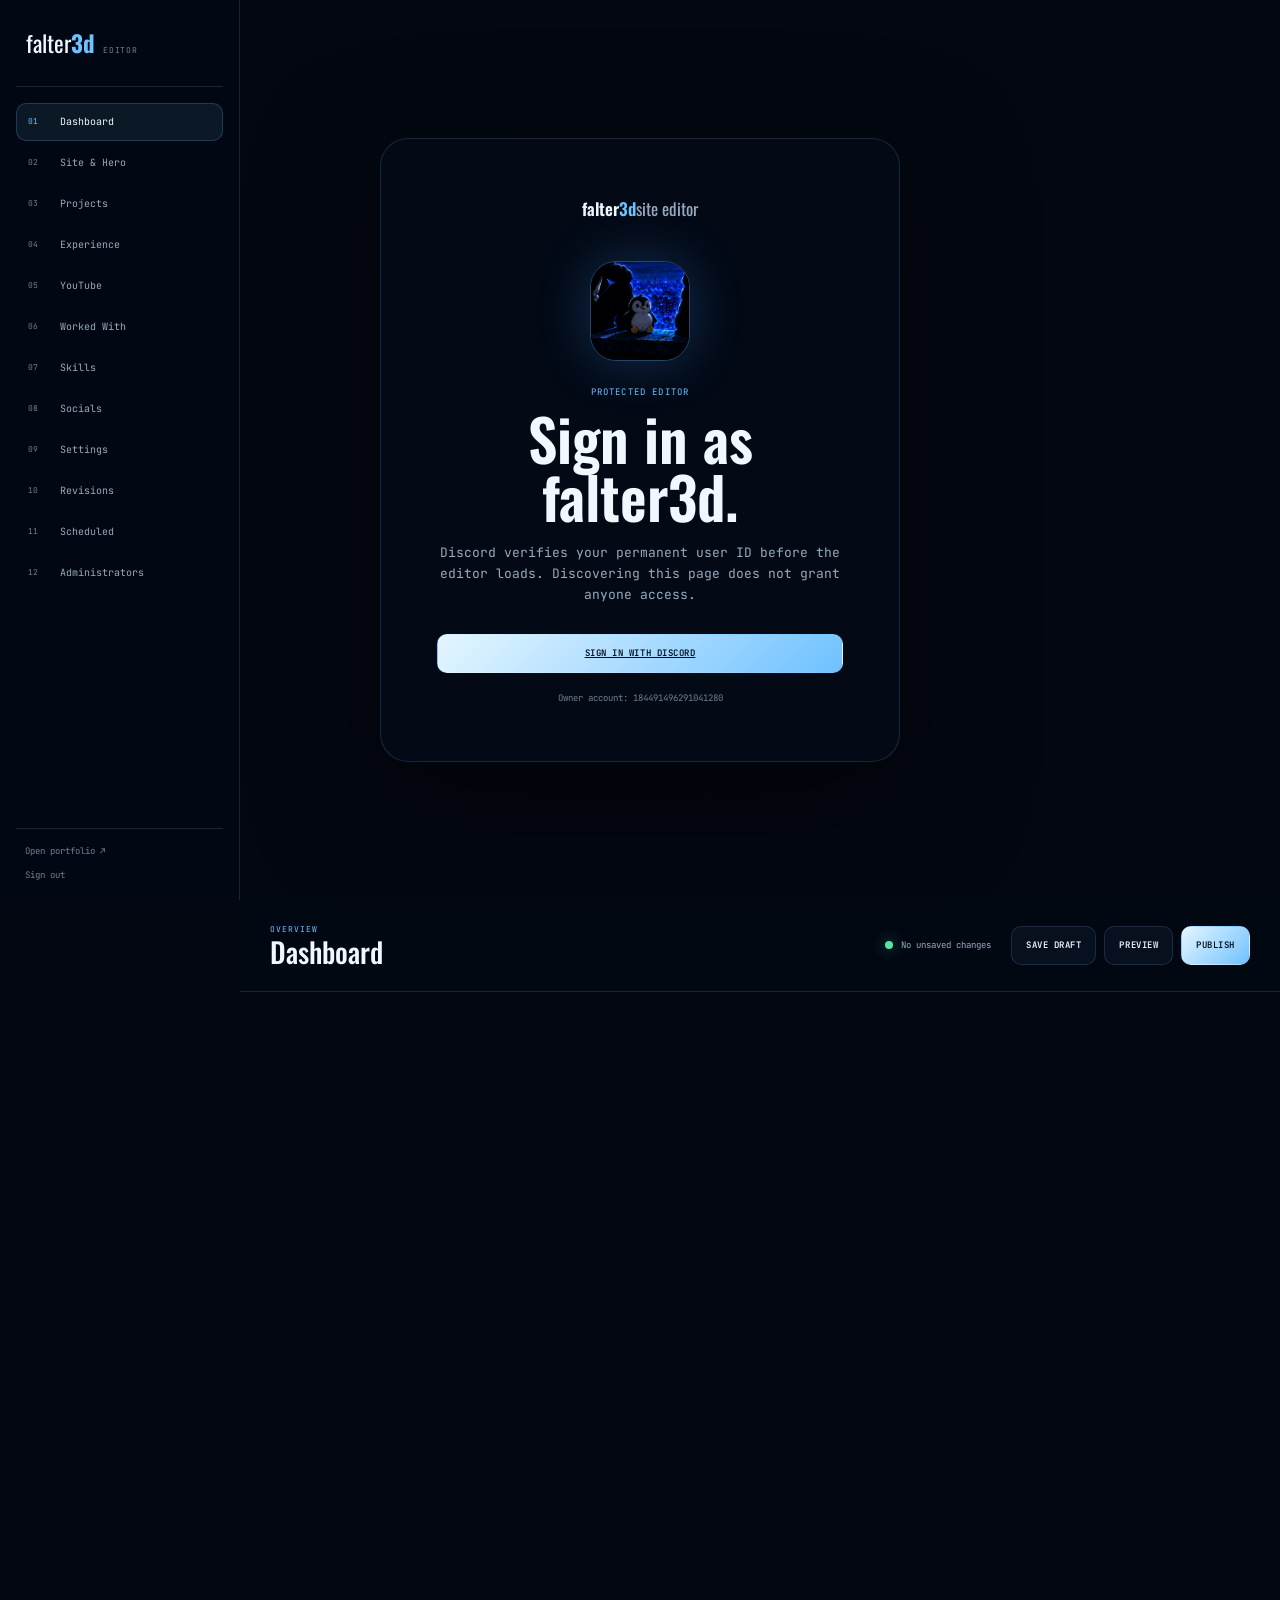
==== admin/index.html @ 34c2b16e "Add files via upload" ====
<!doctype html>
<html lang="en">
<head>
  <meta charset="utf-8">
  <meta name="viewport" content="width=device-width, initial-scale=1">
  <meta name="theme-color" content="#050b17">
  <title>falter3d Site Editor</title>
  <link rel="icon" type="image/png" href="../assets/images/favicon.png">
  <link rel="preconnect" href="https://fonts.googleapis.com">
  <link rel="preconnect" href="https://fonts.gstatic.com" crossorigin>
  <link href="https://fonts.googleapis.com/css2?family=JetBrains+Mono:wght@400;500;600;700&family=Oswald:wght@400;500;600;700&display=swap" rel="stylesheet">
  <link rel="stylesheet" href="admin.css">
  <script src="../config.js"></script>
  <script defer src="admin.js"></script>
</head>
<body>
  <div class="admin-background" aria-hidden="true"></div>

  <section class="auth-screen" id="auth-screen">
    <div class="auth-card">
      <a class="auth-brand" href="../"><span>falter</span><strong>3d</strong> site editor</a>
      <div class="auth-orb"><img src="../assets/images/favicon.png" alt=""></div>
      <p class="auth-kicker">Protected editor</p>
      <h1 id="auth-title">Loading editor…</h1>
      <p id="auth-description">Checking the portfolio backend and your session.</p>
      <div class="auth-actions" id="auth-actions"></div>
      <p class="auth-note" id="auth-note"></p>
    </div>
  </section>

  <div class="admin-app" id="admin-app" hidden>
    <aside class="sidebar" id="sidebar">
      <div class="sidebar-brand"><span>falter</span><strong>3d</strong><small>editor</small></div>
      <button class="sidebar-close" id="sidebar-close" type="button">Close</button>
      <nav class="sidebar-nav" id="sidebar-nav">
        <button class="active" data-view="dashboard"><span>01</span>Dashboard</button>
        <button data-view="site"><span>02</span>Site & Hero</button>
        <button data-view="projects"><span>03</span>Projects</button>
        <button data-view="experience"><span>04</span>Experience</button>
        <button data-view="content"><span>05</span>YouTube</button>
        <button data-view="worked"><span>06</span>Worked With</button>
        <button data-view="skills"><span>07</span>Skills</button>
        <button data-view="socials"><span>08</span>Socials</button>
        <button data-view="settings"><span>09</span>Settings</button>
        <button data-view="revisions"><span>10</span>Revisions</button>
        <button data-view="scheduled"><span>11</span>Scheduled</button>
        <button data-view="admins"><span>12</span>Administrators</button>
      </nav>
      <div class="sidebar-footer">
        <a href="../" target="_blank" rel="noopener">Open portfolio ↗</a>
        <button id="logout-button" type="button">Sign out</button>
      </div>
    </aside>

    <main class="admin-main">
      <header class="admin-topbar">
        <button class="mobile-sidebar-button" id="mobile-sidebar-button" type="button">Menu</button>
        <div>
          <p id="view-kicker">Overview</p>
          <h1 id="view-title">Dashboard</h1>
        </div>
        <div class="draft-state"><i id="draft-dot"></i><span id="draft-label">No unsaved changes</span></div>
        <div class="publish-actions">
          <button class="button subtle" id="save-draft" type="button">Save Draft</button>
          <button class="button subtle" id="preview-draft" type="button">Preview</button>
          <button class="button primary" id="publish-draft" type="button">Publish</button>
        </div>
      </header>
      <div class="admin-content" id="admin-content"></div>
    </main>
  </div>

  <dialog class="editor-dialog" id="editor-dialog">
    <form method="dialog" id="editor-form">
      <header class="dialog-header">
        <div><p id="dialog-kicker">Edit</p><h2 id="dialog-title">Item</h2></div>
        <button class="icon-button" value="cancel" aria-label="Close">×</button>
      </header>
      <div class="dialog-body" id="dialog-body"></div>
      <footer class="dialog-footer">
        <button class="button danger" id="dialog-delete" type="button" hidden>Archive / Delete</button>
        <span></span>
        <button class="button subtle" value="cancel">Cancel</button>
        <button class="button primary" id="dialog-save" type="submit" value="default">Save changes</button>
      </footer>
    </form>
  </dialog>

  <dialog class="confirm-dialog" id="confirm-dialog">
    <form method="dialog">
      <h2 id="confirm-title">Confirm action</h2>
      <p id="confirm-message"></p>
      <div class="confirm-actions">
        <button class="button subtle" value="cancel">Cancel</button>
        <button class="button danger" id="confirm-accept" value="default">Confirm</button>
      </div>
    </form>
  </dialog>

  <input id="image-upload-input" type="file" accept="image/png,image/jpeg,image/webp,image/gif" hidden>
  <div class="toast-stack" id="toast-stack" aria-live="polite"></div>
</body>
</html>
---- admin/admin.css ----
:root {
  color-scheme: dark;
  --bg: #030711;
  --panel: rgba(7, 15, 31, .91);
  --panel-soft: rgba(13, 26, 49, .76);
  --line: rgba(166, 214, 255, .14);
  --line-strong: rgba(111, 193, 255, .36);
  --text: #eff7ff;
  --muted: #98aabd;
  --muted-2: #6d8096;
  --accent: #6fc1ff;
  --accent-2: #7b72ff;
  --good: #55e6a5;
  --warn: #ffd37a;
  --danger: #ff8296;
  --display: "Oswald", sans-serif;
  --mono: "JetBrains Mono", monospace;
  --sidebar: 240px;
}
* { box-sizing: border-box; }
html { min-width: 320px; background: var(--bg); }
body { margin: 0; min-height: 100vh; color: var(--text); background: var(--bg); font-family: var(--mono); font-size: 13px; line-height: 1.6; }
button, input, textarea, select { font: inherit; }
button { color: inherit; }
a { color: inherit; }
img { display: block; max-width: 100%; }
::selection { color: #05101e; background: var(--accent); }
.admin-background { position: fixed; inset: 0; z-index: -1; background: radial-gradient(circle at 75% 0%, rgba(64,135,255,.16), transparent 35%), linear-gradient(180deg, rgba(2,6,14,.75), #030711), url("../assets/images/bg.jpg") center / cover; }

.auth-screen { min-height: 100vh; padding: 24px; display: grid; place-items: center; }
.auth-card { width: min(100%, 520px); padding: clamp(30px, 6vw, 56px); border: 1px solid var(--line); border-radius: 28px; background: rgba(4,11,24,.91); backdrop-filter: blur(24px); box-shadow: 0 35px 120px rgba(0,0,0,.55); text-align: center; }
.auth-brand { display: inline-flex; align-items: baseline; gap: 0; color: var(--muted); text-decoration: none; font-family: var(--display); font-size: 17px; }
.auth-brand span { color: var(--text); font-weight: 600; }
.auth-brand strong { color: var(--accent); font-weight: 600; }
.auth-brand small { margin-left: 8px; font-family: var(--mono); font-size: 8px; letter-spacing: .1em; text-transform: uppercase; }
.auth-orb { width: 100px; height: 100px; margin: 38px auto 24px; overflow: hidden; border: 1px solid rgba(111,193,255,.32); border-radius: 26px; box-shadow: 0 0 50px rgba(70,144,255,.25); }
.auth-orb img { width: 100%; height: 100%; object-fit: cover; }
.auth-kicker { margin: 0 0 10px; color: var(--accent); font-size: 9px; letter-spacing: .13em; text-transform: uppercase; }
.auth-card h1 { margin: 0; font-family: var(--display); font-size: clamp(38px, 8vw, 58px); font-weight: 600; line-height: 1; }
.auth-card > p:not(.auth-kicker):not(.auth-note) { margin: 18px 0 0; color: var(--muted); }
.auth-actions { margin-top: 28px; display: grid; gap: 10px; }
.auth-note { margin: 18px 0 0; color: var(--muted-2); font-size: 9px; }

.admin-app { min-height: 100vh; display: grid; grid-template-columns: var(--sidebar) 1fr; }
.sidebar { position: fixed; z-index: 50; inset: 0 auto 0 0; width: var(--sidebar); padding: 25px 16px 18px; display: flex; flex-direction: column; border-right: 1px solid var(--line); background: rgba(3,9,20,.94); backdrop-filter: blur(20px); }
.sidebar-brand { padding: 0 10px 24px; border-bottom: 1px solid var(--line); font-family: var(--display); font-size: 23px; }
.sidebar-brand span { color: var(--text); }
.sidebar-brand strong { color: var(--accent); }
.sidebar-brand small { margin-left: 8px; color: var(--muted-2); font-family: var(--mono); font-size: 8px; letter-spacing: .1em; text-transform: uppercase; }
.sidebar-nav { padding-top: 16px; display: grid; gap: 3px; overflow: auto; }
.sidebar-nav button { width: 100%; padding: 10px 11px; display: grid; grid-template-columns: 25px 1fr; align-items: center; gap: 7px; border: 1px solid transparent; border-radius: 10px; color: var(--muted); background: transparent; text-align: left; font-size: 10px; cursor: pointer; transition: color .18s ease, background .18s ease, border-color .18s ease; }
.sidebar-nav button span { color: var(--muted-2); font-size: 8px; }
.sidebar-nav button:hover { color: var(--text); background: rgba(111,193,255,.05); }
.sidebar-nav button.active { color: var(--text); border-color: rgba(111,193,255,.2); background: rgba(111,193,255,.09); }
.sidebar-nav button.active span { color: var(--accent); }
.sidebar-footer { margin-top: auto; padding: 15px 9px 0; display: grid; gap: 9px; border-top: 1px solid var(--line); }
.sidebar-footer a, .sidebar-footer button { padding: 0; border: 0; color: var(--muted-2); background: none; text-align: left; text-decoration: none; font-size: 9px; cursor: pointer; }
.sidebar-footer a:hover, .sidebar-footer button:hover { color: var(--accent); }
.sidebar-close { display: none; }

.admin-main { min-width: 0; grid-column: 2; }
.admin-topbar { position: sticky; top: 0; z-index: 40; min-height: 92px; padding: 17px 30px; display: flex; align-items: center; gap: 20px; border-bottom: 1px solid var(--line); background: rgba(3,9,20,.83); backdrop-filter: blur(22px); }
.admin-topbar > div:first-of-type { min-width: 190px; }
.admin-topbar p { margin: 0; color: var(--accent); font-size: 8px; letter-spacing: .12em; text-transform: uppercase; }
.admin-topbar h1 { margin: 0; font-family: var(--display); font-size: 28px; font-weight: 500; line-height: 1.15; }
.draft-state { margin-left: auto; display: flex; align-items: center; gap: 8px; color: var(--muted); font-size: 9px; }
.draft-state i { width: 8px; height: 8px; border-radius: 50%; background: var(--good); box-shadow: 0 0 14px rgba(85,230,165,.55); }
.draft-state.changed i { background: var(--warn); box-shadow: 0 0 14px rgba(255,211,122,.5); }
.publish-actions { display: flex; gap: 8px; }
.mobile-sidebar-button { display: none; }
.admin-content { width: min(100%, 1400px); padding: 30px; }

.button { min-height: 39px; padding: 0 14px; display: inline-flex; align-items: center; justify-content: center; gap: 8px; border: 1px solid transparent; border-radius: 10px; color: var(--text); background: transparent; font-size: 9px; font-weight: 600; letter-spacing: .06em; text-transform: uppercase; cursor: pointer; transition: transform .18s ease, border-color .18s ease, background .18s ease, opacity .18s ease; }
.button:hover:not(:disabled) { transform: translateY(-2px); }
.button:disabled { opacity: .42; cursor: not-allowed; }
.button.primary { color: #04101e; background: linear-gradient(135deg, #e5f6ff, var(--accent)); }
.button.subtle { border-color: var(--line); background: rgba(9,20,39,.7); }
.button.subtle:hover { border-color: var(--line-strong); }
.button.danger { border-color: rgba(255,130,150,.35); color: #ffdce2; background: rgba(255,70,99,.08); }
.button.success { border-color: rgba(85,230,165,.35); color: #d8ffed; background: rgba(85,230,165,.08); }
.icon-button { width: 38px; height: 38px; display: grid; place-items: center; border: 1px solid var(--line); border-radius: 50%; color: var(--text); background: rgba(8,18,36,.8); font-size: 22px; cursor: pointer; }

.view-intro { margin-bottom: 26px; display: flex; align-items: end; justify-content: space-between; gap: 24px; }
.view-intro h2 { margin: 0; font-family: var(--display); font-size: 36px; font-weight: 500; }
.view-intro p { max-width: 650px; margin: 6px 0 0; color: var(--muted); font-size: 10px; }
.view-actions { display: flex; flex-wrap: wrap; gap: 8px; }
.grid { display: grid; gap: 14px; }
.grid.two { grid-template-columns: repeat(2, minmax(0, 1fr)); }
.grid.three { grid-template-columns: repeat(3, minmax(0, 1fr)); }
.grid.four { grid-template-columns: repeat(4, minmax(0, 1fr)); }
.panel { border: 1px solid var(--line); border-radius: 18px; background: var(--panel); backdrop-filter: blur(15px); box-shadow: inset 0 1px rgba(255,255,255,.02); }
.panel-header { min-height: 59px; padding: 15px 18px; display: flex; align-items: center; justify-content: space-between; gap: 14px; border-bottom: 1px solid var(--line); }
.panel-header h3 { margin: 0; font-family: var(--display); font-size: 20px; font-weight: 500; }
.panel-header p { margin: 2px 0 0; color: var(--muted-2); font-size: 8px; }
.panel-body { padding: 18px; }
.stat-card { min-height: 145px; padding: 20px; display: flex; flex-direction: column; border: 1px solid var(--line); border-radius: 17px; background: linear-gradient(145deg, rgba(16,35,65,.82), rgba(5,13,28,.88)); }
.stat-card span { color: var(--muted); font-size: 8px; letter-spacing: .08em; text-transform: uppercase; }
.stat-card strong { margin-top: auto; font-family: var(--display); font-size: 42px; font-weight: 500; line-height: 1; }
.stat-card small { margin-top: 6px; color: var(--accent); font-size: 8px; }
.quick-list { display: grid; gap: 9px; }
.quick-item { padding: 13px; display: flex; align-items: center; justify-content: space-between; gap: 15px; border: 1px solid rgba(166,214,255,.09); border-radius: 12px; background: rgba(12,26,49,.52); }
.quick-item strong { font-size: 10px; }
.quick-item small { color: var(--muted-2); font-size: 8px; }
.quick-item button { border: 0; color: var(--accent); background: transparent; cursor: pointer; font-size: 9px; }

.form-grid { display: grid; grid-template-columns: repeat(2, minmax(0, 1fr)); gap: 14px; }
.form-grid .wide { grid-column: 1 / -1; }
.field { display: grid; gap: 7px; }
.field > label, .field-label { color: #c4d5e6; font-size: 9px; font-weight: 600; }
.field small { color: var(--muted-2); font-size: 8px; }
.field input[type="text"], .field input[type="url"], .field input[type="number"], .field input[type="datetime-local"], .field textarea, .field select, .search-input { width: 100%; min-height: 42px; padding: 10px 12px; border: 1px solid var(--line); border-radius: 10px; outline: none; color: var(--text); background: rgba(5,13,27,.88); font-size: 10px; transition: border-color .18s ease, box-shadow .18s ease; }
.field textarea { min-height: 110px; resize: vertical; line-height: 1.7; }
.field input:focus, .field textarea:focus, .field select:focus, .search-input:focus { border-color: var(--line-strong); box-shadow: 0 0 0 3px rgba(111,193,255,.06); }
.field input[type="color"] { width: 100%; height: 42px; border: 1px solid var(--line); border-radius: 10px; background: rgba(5,13,27,.88); }
.switch-row { min-height: 48px; padding: 10px 12px; display: flex; align-items: center; justify-content: space-between; gap: 15px; border: 1px solid var(--line); border-radius: 11px; background: rgba(6,15,30,.62); }
.switch-row div { display: grid; }
.switch-row strong { font-size: 9px; }
.switch-row small { color: var(--muted-2); font-size: 8px; }
.switch { position: relative; width: 42px; height: 23px; flex: 0 0 auto; }
.switch input { position: absolute; opacity: 0; }
.switch span { position: absolute; inset: 0; border: 1px solid var(--line); border-radius: 999px; background: #0a1425; transition: .2s ease; cursor: pointer; }
.switch span::after { content: ""; position: absolute; width: 15px; height: 15px; left: 3px; top: 3px; border-radius: 50%; background: var(--muted); transition: .2s ease; }
.switch input:checked + span { border-color: rgba(111,193,255,.48); background: rgba(111,193,255,.16); }
.switch input:checked + span::after { transform: translateX(19px); background: var(--accent); box-shadow: 0 0 12px rgba(111,193,255,.55); }
.checkbox-grid { display: grid; grid-template-columns: repeat(2, minmax(0, 1fr)); gap: 8px; }
.checkbox-card { padding: 10px; display: flex; align-items: center; gap: 9px; border: 1px solid var(--line); border-radius: 10px; background: rgba(6,15,30,.62); color: var(--muted); font-size: 9px; }
.checkbox-card input { accent-color: var(--accent); }

.collection-toolbar { margin-bottom: 14px; display: flex; align-items: center; justify-content: space-between; gap: 12px; }
.collection-toolbar .search-input { max-width: 320px; }
.collection-list { display: grid; gap: 8px; }
.collection-item { padding: 13px; display: grid; grid-template-columns: auto minmax(0, 1fr) auto; align-items: center; gap: 12px; border: 1px solid var(--line); border-radius: 13px; background: rgba(8,18,36,.72); transition: border-color .18s ease, transform .18s ease, opacity .18s ease; }
.collection-item:hover { border-color: rgba(111,193,255,.28); }
.collection-item.dragging { opacity: .45; }
.drag-handle { width: 28px; height: 36px; display: grid; place-items: center; color: var(--muted-2); cursor: grab; user-select: none; }
.item-main { min-width: 0; }
.item-main strong { display: block; overflow: hidden; color: var(--text); font-size: 10px; text-overflow: ellipsis; white-space: nowrap; }
.item-main span { display: block; overflow: hidden; color: var(--muted); font-size: 8px; text-overflow: ellipsis; white-space: nowrap; }
.item-badges { display: flex; flex-wrap: wrap; gap: 4px; margin-top: 6px; }
.mini-badge { padding: 3px 6px; border: 1px solid var(--line); border-radius: 999px; color: var(--muted); font-size: 7px; text-transform: uppercase; }
.item-actions { display: flex; gap: 5px; }
.item-actions button { min-height: 31px; padding: 0 9px; border: 1px solid var(--line); border-radius: 8px; color: var(--muted); background: rgba(7,16,32,.8); font-size: 8px; cursor: pointer; }
.item-actions button:hover { color: var(--text); border-color: var(--line-strong); }
.empty-state { padding: 45px 20px; border: 1px dashed var(--line); border-radius: 14px; color: var(--muted); text-align: center; font-size: 10px; }
.section-order-item { padding: 10px 12px; display: grid; grid-template-columns: auto 1fr auto; align-items: center; gap: 10px; border: 1px solid var(--line); border-radius: 10px; background: rgba(8,18,36,.68); }
.section-order-item strong { text-transform: capitalize; font-size: 9px; }

.editor-dialog { width: min(calc(100% - 22px), 900px); max-height: calc(100svh - 24px); padding: 0; overflow: hidden; border: 1px solid var(--line-strong); border-radius: 22px; color: var(--text); background: #050c1a; box-shadow: 0 35px 120px rgba(0,0,0,.75); }
.editor-dialog::backdrop, .confirm-dialog::backdrop { background: rgba(0,3,9,.78); backdrop-filter: blur(8px); }
.editor-dialog form { max-height: calc(100svh - 24px); display: grid; grid-template-rows: auto minmax(0, 1fr) auto; }
.dialog-header { padding: 18px 20px; display: flex; align-items: center; justify-content: space-between; gap: 20px; border-bottom: 1px solid var(--line); }
.dialog-header p { margin: 0; color: var(--accent); font-size: 8px; letter-spacing: .1em; text-transform: uppercase; }
.dialog-header h2 { margin: 0; font-family: var(--display); font-size: 27px; font-weight: 500; }
.dialog-body { padding: 20px; overflow: auto; }
.dialog-footer { padding: 14px 20px; display: grid; grid-template-columns: auto 1fr auto auto; gap: 8px; border-top: 1px solid var(--line); background: rgba(3,9,20,.82); }
.form-section { padding: 17px; border: 1px solid var(--line); border-radius: 14px; background: rgba(8,18,36,.57); }
.form-section + .form-section { margin-top: 14px; }
.form-section h3 { margin: 0 0 13px; font-family: var(--display); font-size: 19px; font-weight: 500; }
.nested-list { display: grid; gap: 8px; }
.nested-row { padding: 10px; display: grid; grid-template-columns: 1fr 1.4fr auto; gap: 7px; border: 1px solid var(--line); border-radius: 10px; background: rgba(4,11,23,.75); }
.nested-row.four { grid-template-columns: 1fr 1.3fr .7fr auto; }
.nested-row.gallery { grid-template-columns: 1.4fr 1fr auto auto; }
.nested-row input, .nested-row select { min-width: 0; height: 37px; padding: 7px 9px; border: 1px solid var(--line); border-radius: 8px; color: var(--text); background: #071224; font-size: 9px; }
.nested-row button { width: 35px; height: 35px; border: 1px solid rgba(255,130,150,.25); border-radius: 8px; color: var(--danger); background: rgba(255,80,110,.06); cursor: pointer; }
.nested-row button.nested-upload { border-color: rgba(111,193,255,.3); color: var(--accent); background: rgba(111,193,255,.08); }
.add-nested { margin-top: 8px; }
.image-field { display: grid; grid-template-columns: 1fr auto; gap: 8px; }
.image-preview { width: 100%; max-height: 220px; margin-top: 9px; object-fit: contain; border: 1px solid var(--line); border-radius: 11px; background: #030813; }

.confirm-dialog { width: min(calc(100% - 24px), 430px); padding: 25px; border: 1px solid rgba(255,130,150,.35); border-radius: 18px; color: var(--text); background: #080d19; }
.confirm-dialog h2 { margin: 0; font-family: var(--display); font-size: 27px; font-weight: 500; }
.confirm-dialog p { color: var(--muted); font-size: 10px; }
.confirm-actions { margin-top: 22px; display: flex; justify-content: flex-end; gap: 8px; }

.revision-item, .schedule-item, .admin-item { padding: 14px; display: grid; grid-template-columns: 1fr auto; align-items: center; gap: 15px; border: 1px solid var(--line); border-radius: 12px; background: rgba(8,18,36,.68); }
.revision-item strong, .schedule-item strong, .admin-item strong { display: block; font-size: 10px; }
.revision-item span, .schedule-item span, .admin-item span { color: var(--muted); font-size: 8px; }
.permissions { display: flex; flex-wrap: wrap; gap: 5px; margin-top: 7px; }
.permissions i { padding: 3px 6px; border: 1px solid var(--line); border-radius: 999px; color: var(--muted-2); font-style: normal; font-size: 7px; }
.backend-required { padding: 40px; border: 1px dashed var(--line); border-radius: 15px; color: var(--muted); text-align: center; }
.backend-required strong { display: block; margin-bottom: 7px; color: var(--text); font-family: var(--display); font-size: 24px; font-weight: 500; }

.toast-stack { position: fixed; z-index: 500; right: 16px; bottom: 16px; display: grid; gap: 8px; }
.toast { min-width: 250px; padding: 12px 14px; border: 1px solid var(--line-strong); border-radius: 10px; color: var(--text); background: #071224; box-shadow: 0 18px 55px rgba(0,0,0,.5); font-size: 9px; animation: toast-in .2s ease; }
.toast.error { border-color: rgba(255,130,150,.45); }
@keyframes toast-in { from { opacity: 0; transform: translateY(7px); } }

@media (max-width: 1100px) {
  .grid.four { grid-template-columns: repeat(2, minmax(0, 1fr)); }
  .admin-topbar { flex-wrap: wrap; }
  .draft-state { margin-left: auto; }
  .publish-actions { width: 100%; justify-content: flex-end; }
}
@media (max-width: 820px) {
  :root { --sidebar: 280px; }
  .admin-app { display: block; }
  .sidebar { transform: translateX(-105%); transition: transform .23s ease; box-shadow: 30px 0 70px rgba(0,0,0,.45); }
  .sidebar.open { transform: translateX(0); }
  .sidebar-close { position: absolute; right: 13px; top: 23px; display: block; border: 0; color: var(--muted); background: none; font-size: 8px; text-transform: uppercase; }
  .admin-main { grid-column: auto; }
  .mobile-sidebar-button { display: block; min-height: 35px; padding: 0 11px; border: 1px solid var(--line); border-radius: 9px; background: rgba(8,18,36,.75); font-size: 8px; text-transform: uppercase; }
  .admin-content { padding: 20px; }
  .admin-topbar { padding: 13px 18px; gap: 12px; }
  .admin-topbar > div:first-of-type { min-width: 0; }
  .draft-state { order: 3; margin-left: 0; }
  .publish-actions { order: 4; display: grid; grid-template-columns: repeat(3, 1fr); }
  .grid.three, .grid.two { grid-template-columns: 1fr; }
  .form-grid { grid-template-columns: 1fr; }
  .form-grid .wide { grid-column: auto; }
}
@media (max-width: 560px) {
  .auth-screen { padding: 12px; }
  .admin-content { padding: 14px; }
  .admin-topbar { position: relative; }
  .admin-topbar h1 { font-size: 23px; }
  .draft-state { width: 100%; }
  .publish-actions { width: 100%; }
  .publish-actions .button { padding-inline: 8px; font-size: 7px; }
  .grid.four { grid-template-columns: 1fr; }
  .view-intro { align-items: flex-start; flex-direction: column; }
  .collection-toolbar { align-items: stretch; flex-direction: column; }
  .collection-toolbar .search-input { max-width: none; }
  .collection-item { grid-template-columns: auto 1fr; }
  .item-actions { grid-column: 1 / -1; justify-content: flex-end; }
  .checkbox-grid { grid-template-columns: 1fr; }
  .dialog-footer { grid-template-columns: 1fr 1fr; }
  .dialog-footer span { display: none; }
  .dialog-footer #dialog-delete { grid-column: 1 / -1; }
  .nested-row, .nested-row.four, .nested-row.gallery { grid-template-columns: 1fr; }
  .nested-row button { width: 100%; }
}
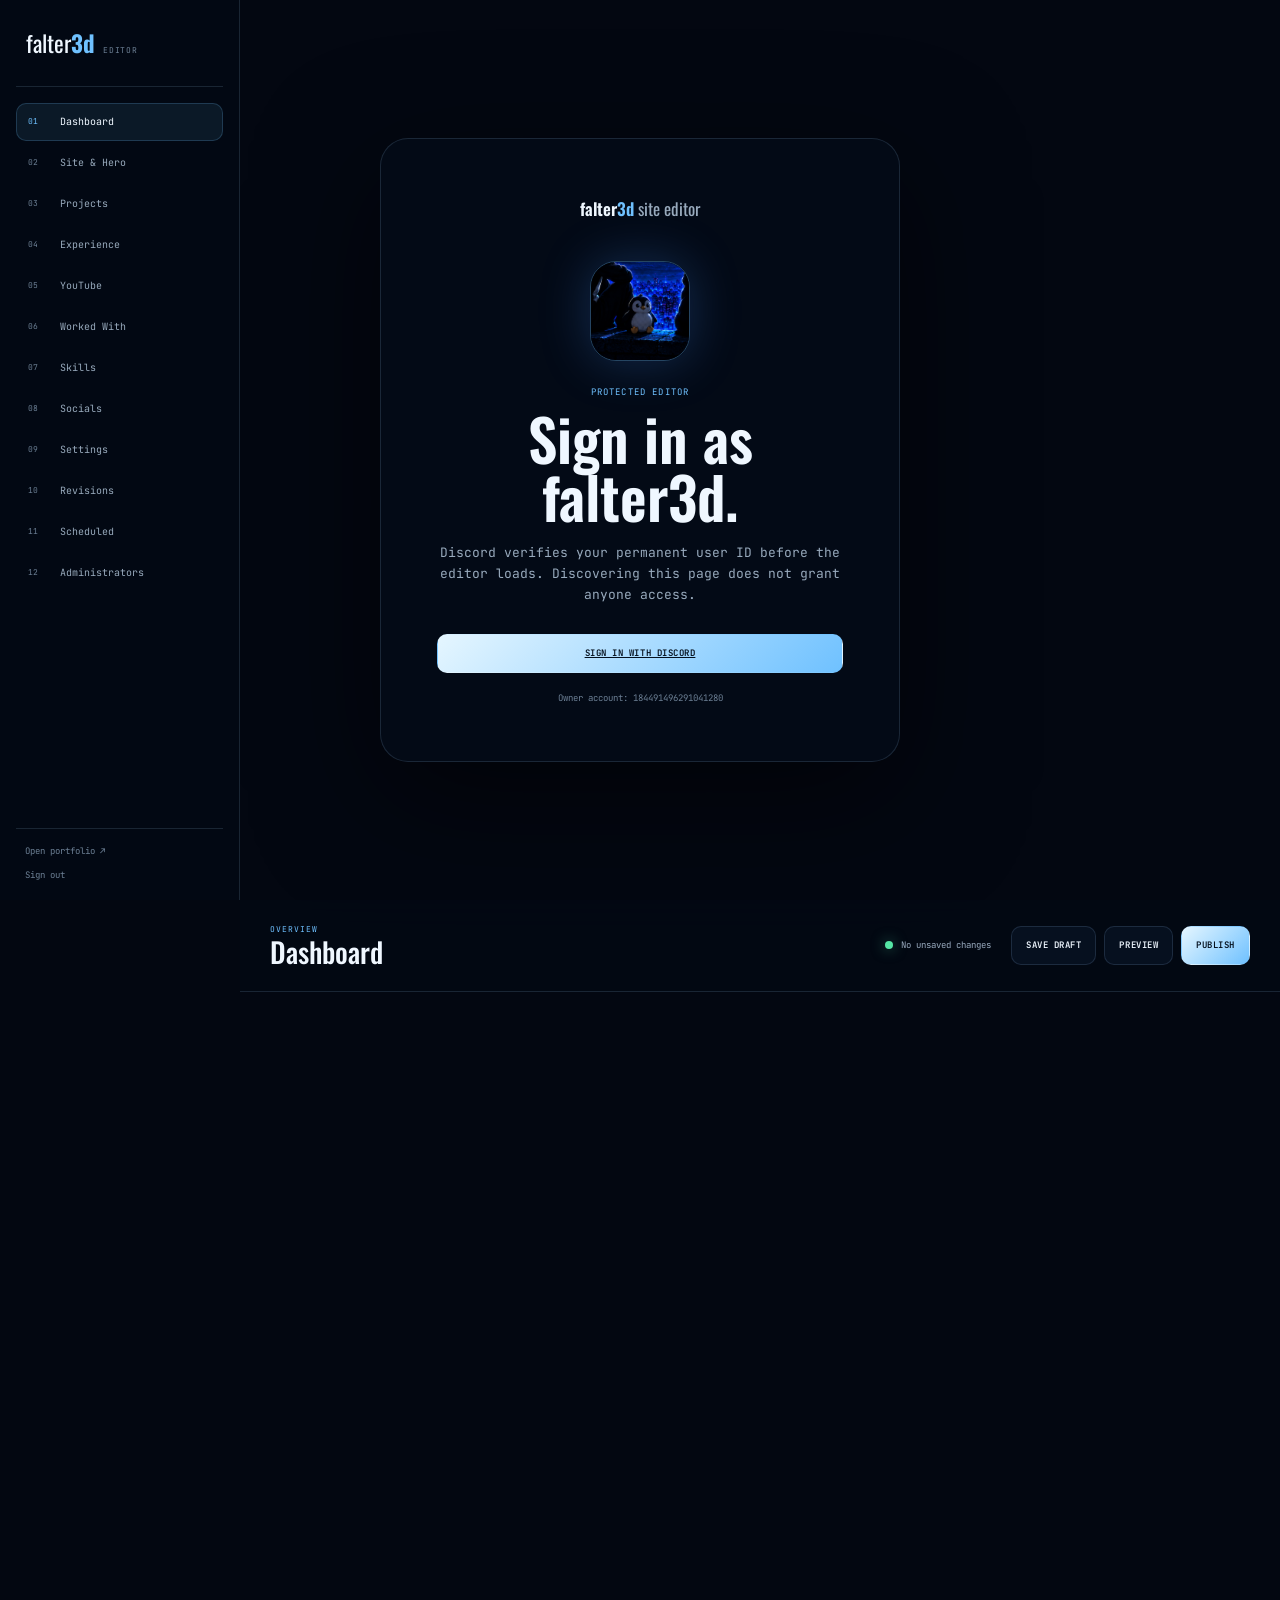
==== commit 883ebe91: "Add non-breaking space to auth brand link" ====
--- a/admin/index.html
+++ b/admin/index.html
@@ -18,7 +18,7 @@
 
   <section class="auth-screen" id="auth-screen">
     <div class="auth-card">
-      <a class="auth-brand" href="../"><span>falter</span><strong>3d</strong> site editor</a>
+      <a class="auth-brand" href="../"><span>falter</span><strong>3d</strong>&nbsp;site editor</a>
       <div class="auth-orb"><img src="../assets/images/favicon.png" alt=""></div>
       <p class="auth-kicker">Protected editor</p>
       <h1 id="auth-title">Loading editor…</h1>
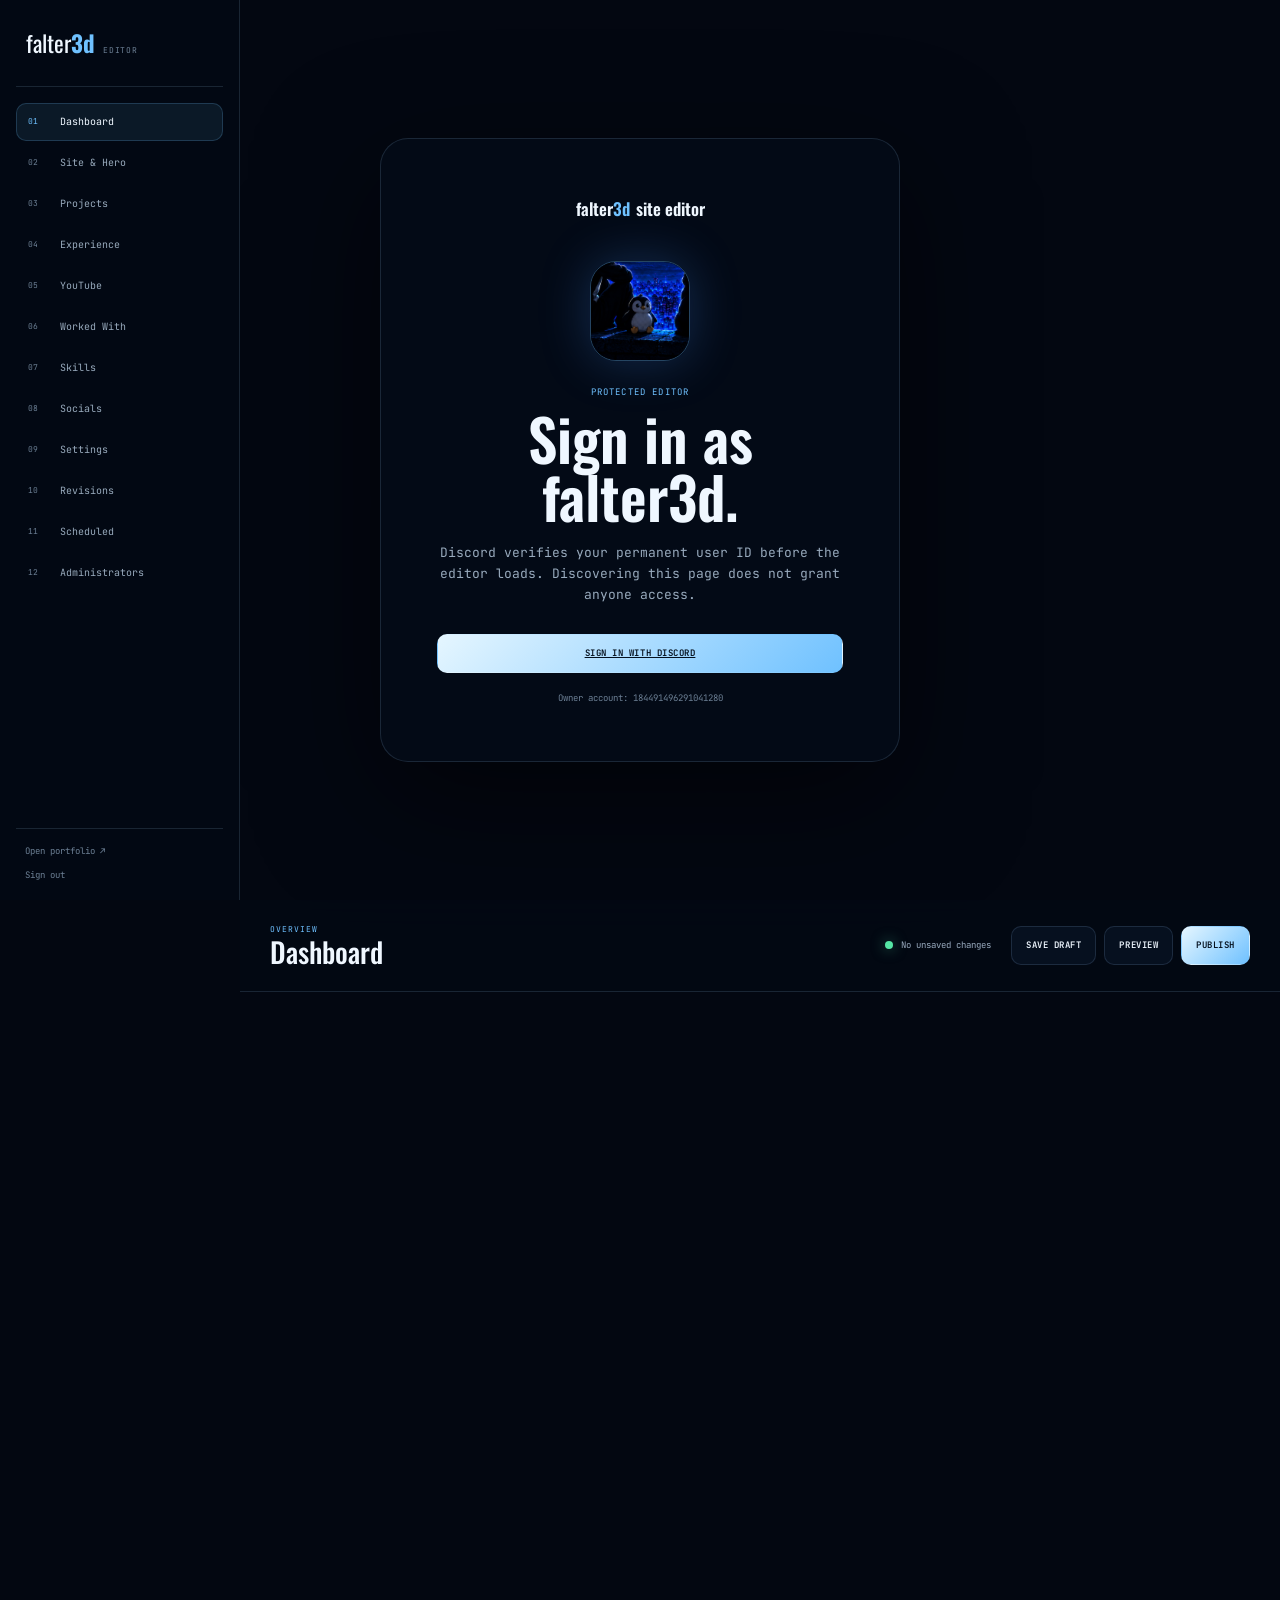
==== commit 06b9aa02: "Add files via upload" ====
--- a/admin/index.html
+++ b/admin/index.html
@@ -9,16 +9,26 @@
   <link rel="preconnect" href="https://fonts.googleapis.com">
   <link rel="preconnect" href="https://fonts.gstatic.com" crossorigin>
   <link href="https://fonts.googleapis.com/css2?family=JetBrains+Mono:wght@400;500;600;700&family=Oswald:wght@400;500;600;700&display=swap" rel="stylesheet">
-  <link rel="stylesheet" href="admin.css">
+  <link rel="stylesheet" href="admin.css?v=20260802-3">
   <script src="../config.js"></script>
-  <script defer src="admin.js"></script>
+  <script>
+    window.__FALTER_EDITOR_STARTED = false;
+    window.setTimeout(() => {
+      if (window.__FALTER_EDITOR_STARTED) return;
+      const title = document.getElementById("auth-title");
+      const description = document.getElementById("auth-description");
+      if (title) title.textContent = "The editor script did not load.";
+      if (description) description.textContent = "GitHub Pages may still be serving an older or missing admin.js file. Refresh with Ctrl + F5 after the deployment finishes.";
+    }, 8000);
+  </script>
+  <script defer src="admin.js?v=20260802-3"></script>
 </head>
 <body>
   <div class="admin-background" aria-hidden="true"></div>
 
   <section class="auth-screen" id="auth-screen">
     <div class="auth-card">
-      <a class="auth-brand" href="../"><span>falter</span><strong>3d</strong>&nbsp;site editor</a>
+      <a class="auth-brand" href="../"><span>falter</span><strong>3d</strong><span class="auth-brand-label">site editor</span></a>
       <div class="auth-orb"><img src="../assets/images/favicon.png" alt=""></div>
       <p class="auth-kicker">Protected editor</p>
       <h1 id="auth-title">Loading editor…</h1>
--- a/admin/admin.css
+++ b/admin/admin.css
@@ -32,6 +32,7 @@
 .auth-brand { display: inline-flex; align-items: baseline; gap: 0; color: var(--muted); text-decoration: none; font-family: var(--display); font-size: 17px; }
 .auth-brand span { color: var(--text); font-weight: 600; }
 .auth-brand strong { color: var(--accent); font-weight: 600; }
+.auth-brand-label { margin-left: 6px; color: var(--muted); font-weight: 400; }
 .auth-brand small { margin-left: 8px; font-family: var(--mono); font-size: 8px; letter-spacing: .1em; text-transform: uppercase; }
 .auth-orb { width: 100px; height: 100px; margin: 38px auto 24px; overflow: hidden; border: 1px solid rgba(111,193,255,.32); border-radius: 26px; box-shadow: 0 0 50px rgba(70,144,255,.25); }
 .auth-orb img { width: 100%; height: 100%; object-fit: cover; }
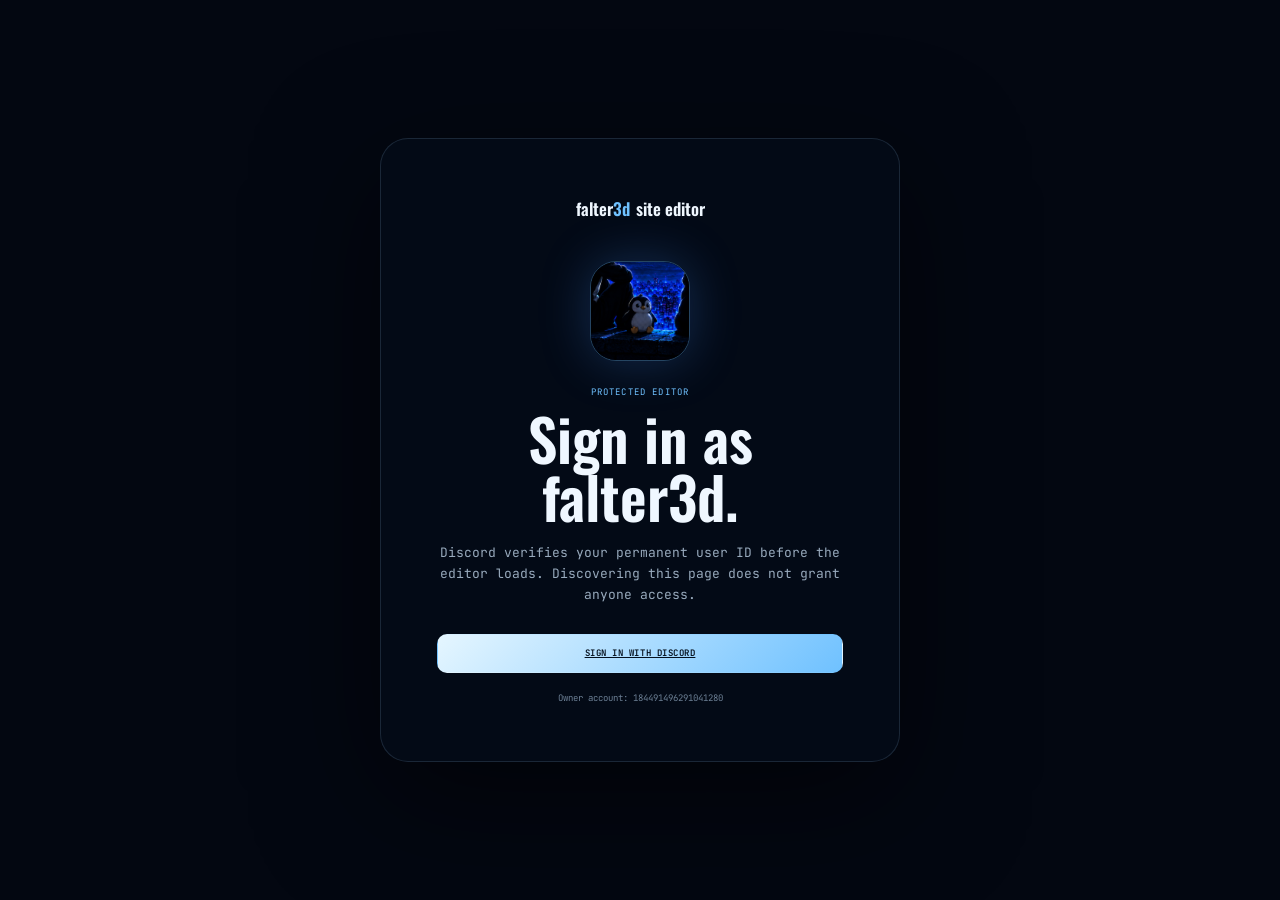
==== commit c1aff17d: "Add files via upload" ====
--- a/admin/index.html
+++ b/admin/index.html
@@ -9,19 +9,52 @@
   <link rel="preconnect" href="https://fonts.googleapis.com">
   <link rel="preconnect" href="https://fonts.gstatic.com" crossorigin>
   <link href="https://fonts.googleapis.com/css2?family=JetBrains+Mono:wght@400;500;600;700&family=Oswald:wght@400;500;600;700&display=swap" rel="stylesheet">
-  <link rel="stylesheet" href="admin.css?v=20260802-3">
-  <script src="../config.js"></script>
+  <link rel="stylesheet" href="admin.css?v=20260802-7">
+  <script src="../config.js?v=20260802-7"></script>
   <script>
     window.__FALTER_EDITOR_STARTED = false;
+    window.__FALTER_EDITOR_READY = false;
+
+    function showEditorStartupFailure(title, message) {
+      const heading = document.getElementById("auth-title");
+      const description = document.getElementById("auth-description");
+      const actions = document.getElementById("auth-actions");
+      const note = document.getElementById("auth-note");
+      if (!heading || !description || !actions) return;
+
+      heading.textContent = title;
+      description.textContent = message;
+      const apiBase = String(window.FALTER_PORTFOLIO_CONFIG?.API_BASE_URL || "").replace(/\/+$/, "");
+      const loginUrl = apiBase
+        ? `${apiBase}/api/auth/login?returnTo=${encodeURIComponent(location.href)}`
+        : "";
+      actions.innerHTML = loginUrl
+        ? `<a class="button primary" href="${loginUrl}">Sign in with Discord</a><a class="button subtle" href="../">Return to portfolio</a>`
+        : `<a class="button subtle" href="../">Return to portfolio</a>`;
+      if (note) note.textContent = "Editor build 2026.08.02.5";
+    }
+
+    window.addEventListener("error", (event) => {
+      if (window.__FALTER_EDITOR_READY) return;
+      showEditorStartupFailure("The editor script crashed.", event.message || "A JavaScript error stopped the editor from starting.");
+    });
+
+    window.addEventListener("unhandledrejection", (event) => {
+      if (window.__FALTER_EDITOR_READY) return;
+      const reason = event.reason?.message || String(event.reason || "Unknown startup error");
+      showEditorStartupFailure("The editor could not start.", reason);
+    });
+
     window.setTimeout(() => {
-      if (window.__FALTER_EDITOR_STARTED) return;
-      const title = document.getElementById("auth-title");
-      const description = document.getElementById("auth-description");
-      if (title) title.textContent = "The editor script did not load.";
-      if (description) description.textContent = "GitHub Pages may still be serving an older or missing admin.js file. Refresh with Ctrl + F5 after the deployment finishes.";
-    }, 8000);
+      if (window.__FALTER_EDITOR_READY) return;
+      if (!window.__FALTER_EDITOR_STARTED) {
+        showEditorStartupFailure("The editor script did not load.", "GitHub Pages is still serving an older or missing admin.js file.");
+      } else {
+        showEditorStartupFailure("The editor did not finish starting.", "The script loaded, but startup did not complete. Use the Discord button below to continue.");
+      }
+    }, 5000);
   </script>
-  <script defer src="admin.js?v=20260802-3"></script>
+  <script defer src="admin.js?v=20260802-7"></script>
 </head>
 <body>
   <div class="admin-background" aria-hidden="true"></div>
@@ -34,7 +67,7 @@
       <h1 id="auth-title">Loading editor…</h1>
       <p id="auth-description">Checking the portfolio backend and your session.</p>
       <div class="auth-actions" id="auth-actions"></div>
-      <p class="auth-note" id="auth-note"></p>
+      <p class="auth-note" id="auth-note">Editor build 2026.08.02.5</p>
     </div>
   </section>
 
@@ -65,10 +98,7 @@
     <main class="admin-main">
       <header class="admin-topbar">
         <button class="mobile-sidebar-button" id="mobile-sidebar-button" type="button">Menu</button>
-        <div>
-          <p id="view-kicker">Overview</p>
-          <h1 id="view-title">Dashboard</h1>
-        </div>
+        <div><p id="view-kicker">Overview</p><h1 id="view-title">Dashboard</h1></div>
         <div class="draft-state"><i id="draft-dot"></i><span id="draft-label">No unsaved changes</span></div>
         <div class="publish-actions">
           <button class="button subtle" id="save-draft" type="button">Save Draft</button>
--- a/admin/admin.css
+++ b/admin/admin.css
@@ -18,6 +18,7 @@
   --sidebar: 240px;
 }
 * { box-sizing: border-box; }
+[hidden] { display: none !important; }
 html { min-width: 320px; background: var(--bg); }
 body { margin: 0; min-height: 100vh; color: var(--text); background: var(--bg); font-family: var(--mono); font-size: 13px; line-height: 1.6; }
 button, input, textarea, select { font: inherit; }
